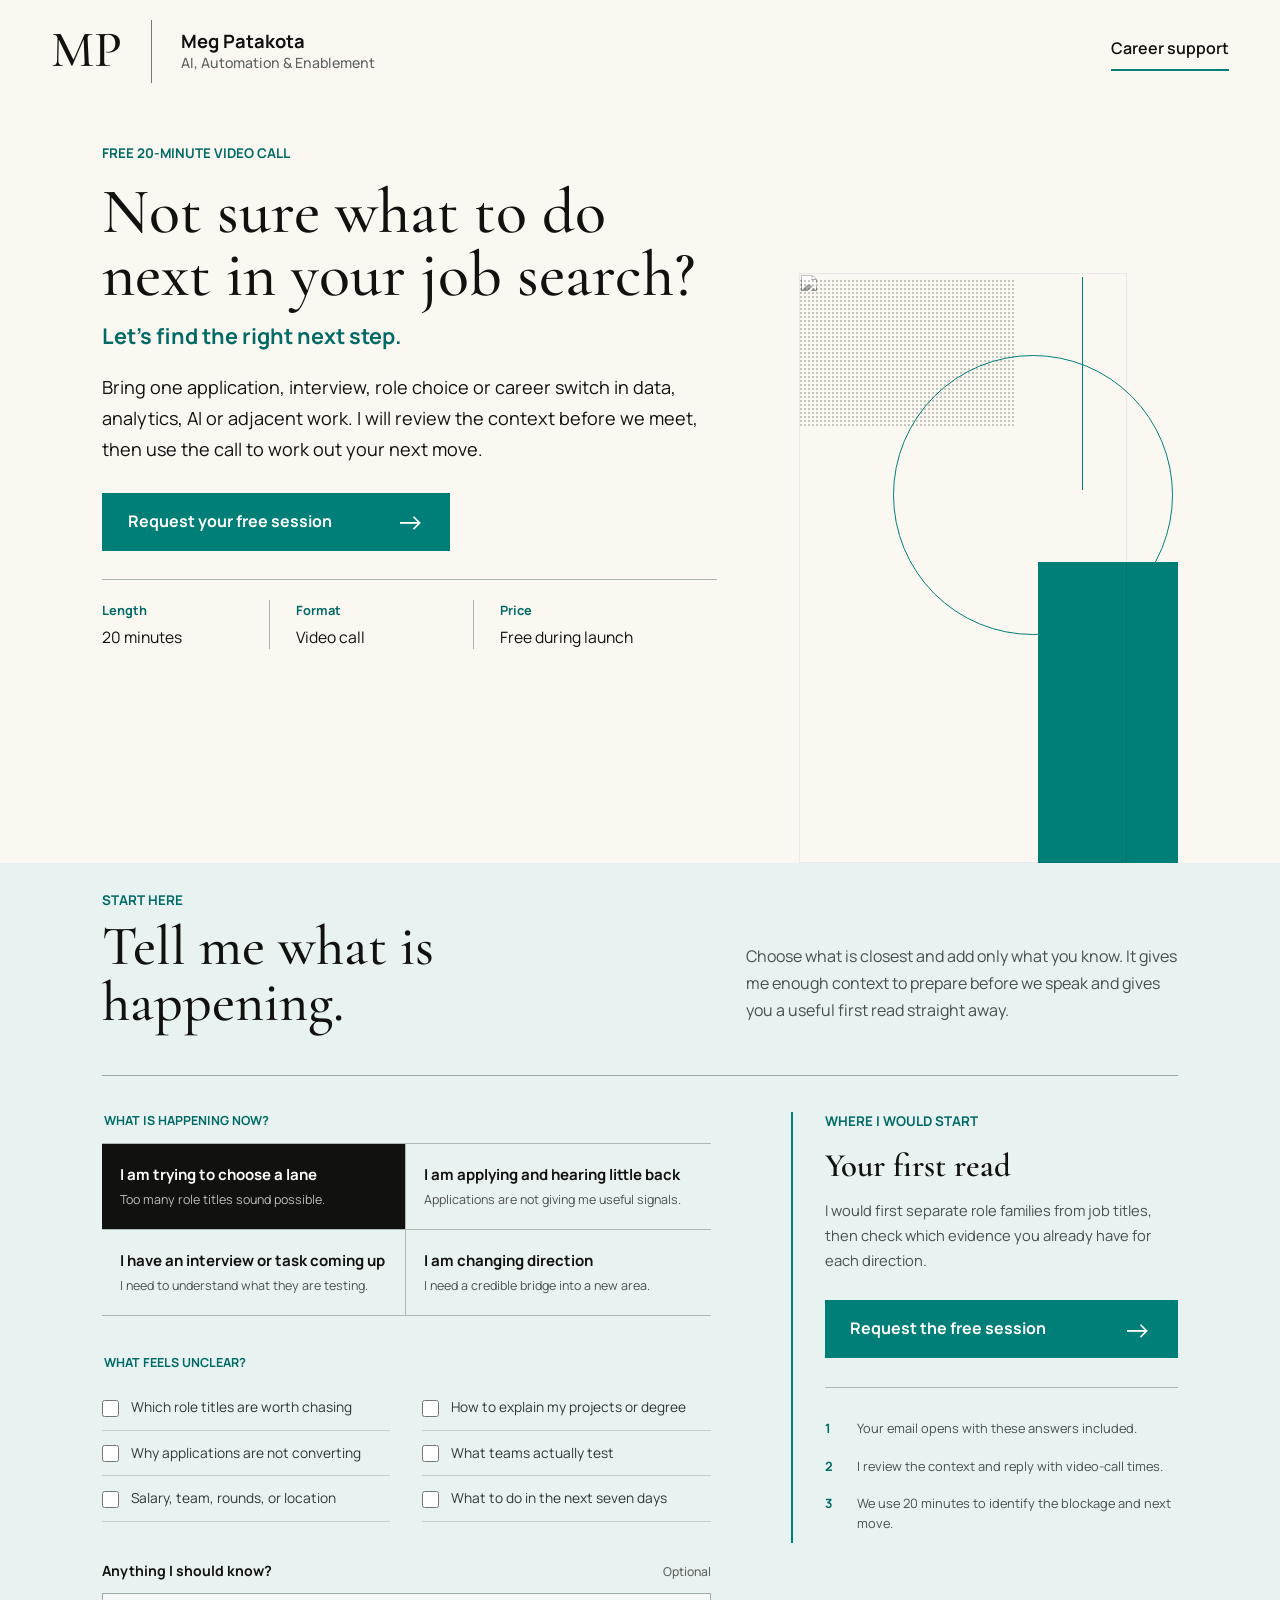
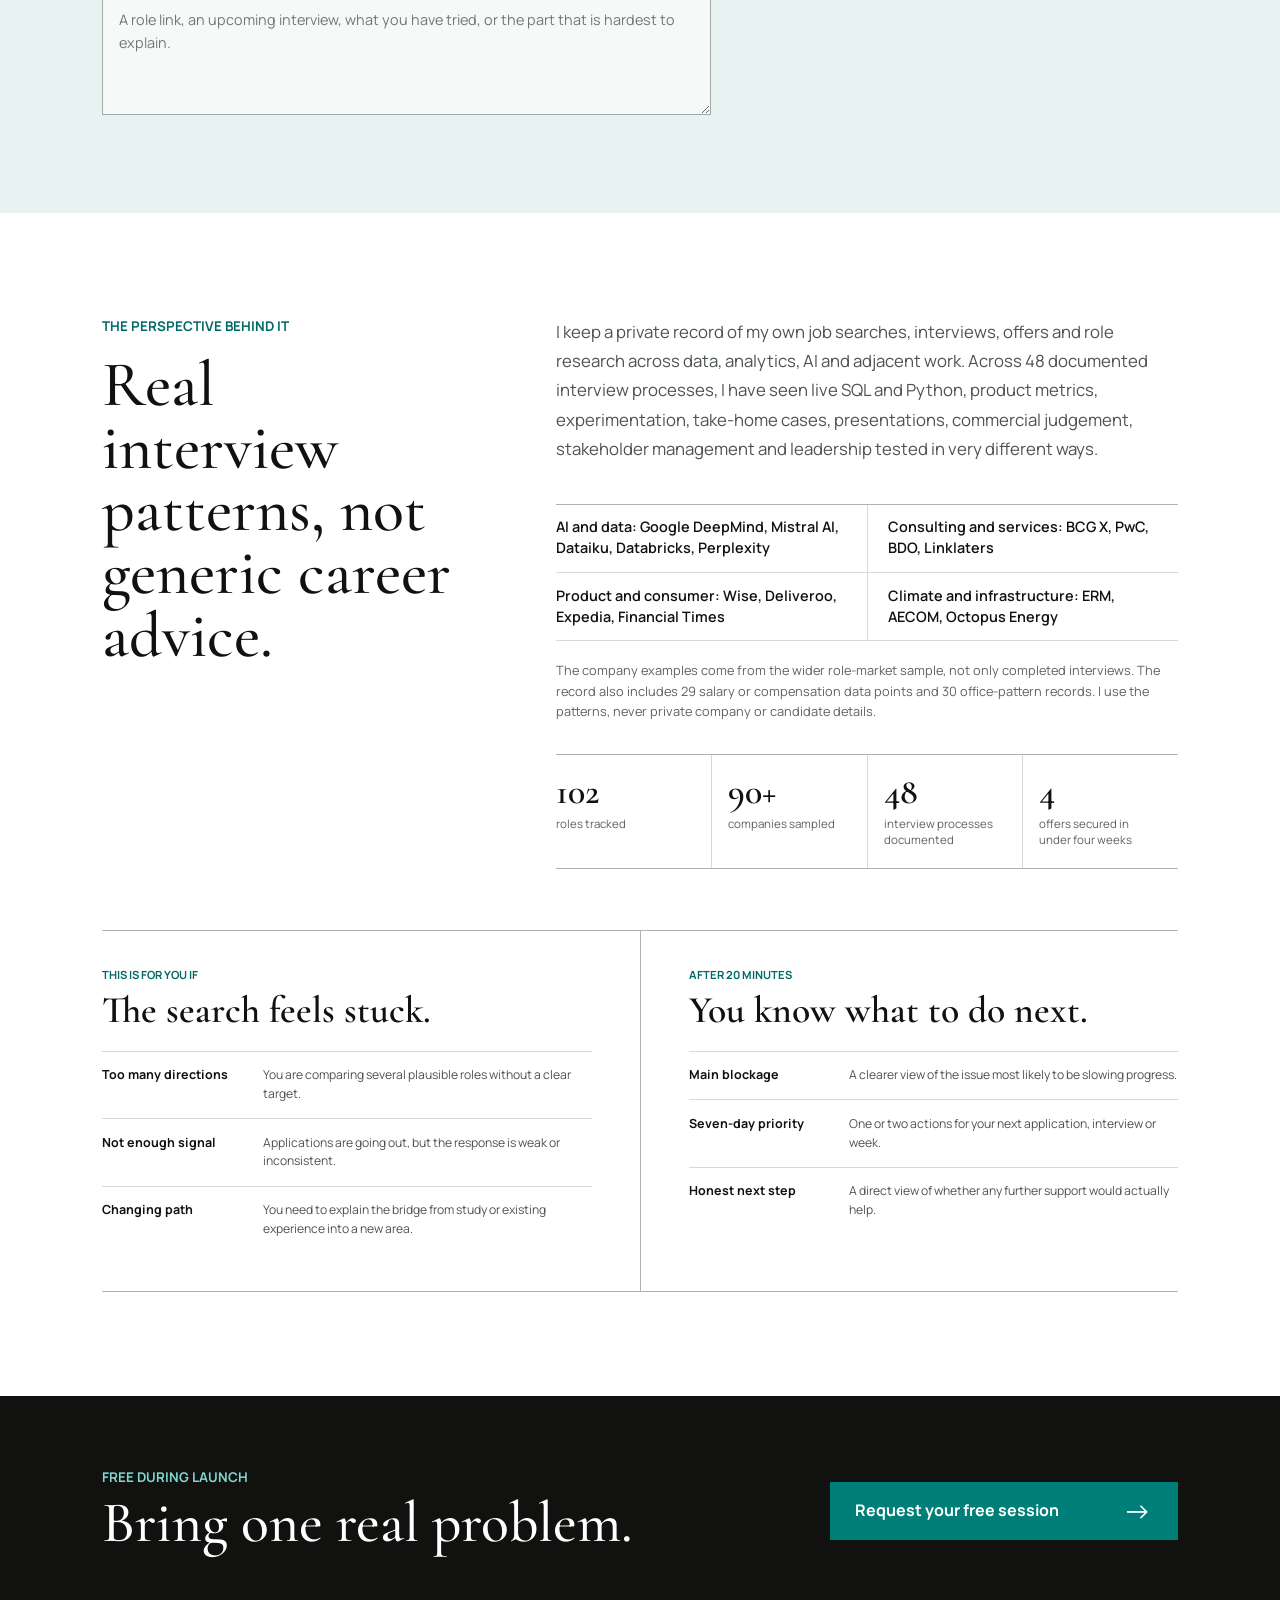
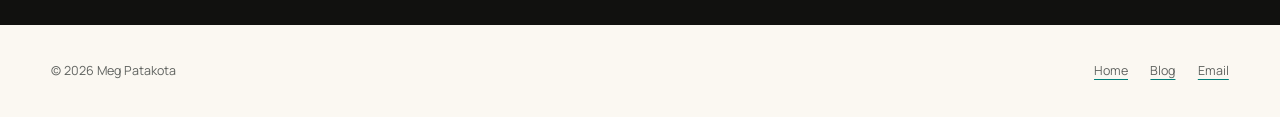
==== career-support.html @ cb05a784 "bug fixes" ====
<!DOCTYPE html>
<html lang="en">

<head>
    <meta charset="UTF-8">
    <meta name="viewport" content="width=device-width, initial-scale=1.0">
    <title>Career Support | Meg Patakota</title>

    <meta name="description" content="A free 20-minute video call for one real data, analytics, or AI job-search problem, grounded in 102 tracked roles and 48 documented interview processes.">
    <meta name="keywords" content="career support, graduate careers, data career advice, AI career guidance, analytics careers, student employability, career clarity, Meghana Patakota">
    <meta name="author" content="Meghana Patakota">
    <link rel="canonical" href="https://megpatakota.co.uk/career-support.html">

    <meta property="og:type" content="website">
    <meta property="og:url" content="https://megpatakota.co.uk/career-support.html">
    <meta property="og:title" content="Free 20-Minute Job-Search Call | Meg Patakota">
    <meta property="og:description" content="Bring one real job-search problem to a free 20-minute video call, grounded in 102 tracked roles and 48 documented interview processes.">
    <meta property="og:image" content="https://megpatakota.co.uk/assets/images/social/career-preview.png">
    <meta property="og:image:secure_url" content="https://megpatakota.co.uk/assets/images/social/career-preview.png">
    <meta property="og:image:type" content="image/png">
    <meta property="og:image:width" content="1200">
    <meta property="og:image:height" content="630">
    <meta property="og:image:alt" content="Free 20-minute video call. Not sure what to do next in your job search? Let's find the right next step.">
    <meta name="twitter:card" content="summary_large_image">
    <meta name="twitter:url" content="https://megpatakota.co.uk/career-support.html">
    <meta name="twitter:title" content="Free 20-Minute Job-Search Call | Meg Patakota">
    <meta name="twitter:description" content="A focused video call for data, analytics, and AI careers, informed by real role and interview-process evidence.">
    <meta name="twitter:image" content="https://megpatakota.co.uk/assets/images/social/career-preview.png">
    <meta name="twitter:image:alt" content="Free 20-minute video call. Not sure what to do next in your job search? Let's find the right next step.">

    <link rel="icon" type="image/svg+xml" href="./assets/images/favicon.svg">
    <link rel="preconnect" href="https://fonts.googleapis.com">
    <link rel="preconnect" href="https://fonts.gstatic.com" crossorigin>
    <link href="https://fonts.googleapis.com/css2?family=Cormorant+Garamond:wght@500;600&amp;family=Manrope:wght@400;500;600;700&amp;display=swap" rel="stylesheet">

    <script async src="https://www.googletagmanager.com/gtag/js?id=G-X7Q8776VVE"></script>
    <script>
        window.dataLayer = window.dataLayer || [];
        function gtag() { dataLayer.push(arguments); }
        gtag('js', new Date());
        gtag('config', 'G-X7Q8776VVE');
    </script>

    <style>
        :root {
            --ink: #11110f;
            --muted: #5f625f;
            --paper: #fbf8f2;
            --white: #ffffff;
            --teal: #007f79;
            --teal-dark: #006a66;
            --mist: #e8f3f1;
            --blue-mist: #eef5f6;
            --line: #aeb4b1;
            --soft-line: #d6d9d5;
        }

        * {
            box-sizing: border-box;
        }

        html {
            scroll-behavior: smooth;
        }

        body {
            margin: 0;
            background: var(--paper);
            color: var(--ink);
            font-family: "Manrope", "Helvetica Neue", Arial, sans-serif;
            font-size: 16px;
            line-height: 1.6;
        }

        a {
            color: inherit;
        }

        button,
        input,
        textarea {
            font: inherit;
        }

        button,
        a {
            -webkit-tap-highlight-color: transparent;
        }

        :focus-visible {
            outline: 3px solid rgba(0, 127, 121, 0.35);
            outline-offset: 4px;
        }

        .site-header {
            min-height: 102px;
            display: flex;
            align-items: center;
            justify-content: space-between;
            gap: 2rem;
            padding: 18px 3.2rem;
            background: var(--paper);
        }

        .brand {
            display: inline-flex;
            align-items: center;
            min-width: 0;
            color: var(--ink);
            text-decoration: none;
        }

        .brand-mark {
            flex: 0 0 auto;
            font-family: "Cormorant Garamond", Georgia, serif;
            font-size: 3.2rem;
            font-weight: 500;
            line-height: 1;
        }

        .brand-divider {
            width: 1px;
            height: 63px;
            margin: 0 1.8rem;
            background: #727b79;
        }

        .brand-copy {
            display: grid;
            line-height: 1.3;
        }

        .brand-name {
            font-size: 1.15rem;
            font-weight: 700;
        }

        .brand-role {
            color: var(--muted);
            font-size: 0.88rem;
            font-weight: 500;
        }

        .section-link {
            flex: 0 0 auto;
            padding: 0.35rem 0 0.45rem;
            border-bottom: 2px solid var(--teal);
            font-size: 1rem;
            font-weight: 600;
            text-decoration: none;
        }

        .hero {
            min-height: calc(100svh - 181px);
            padding: 2.6rem 8vw 0;
            background: var(--paper);
            overflow: hidden;
        }

        .hero-inner {
            width: 100%;
            max-width: 1335px;
            min-height: inherit;
            margin: 0 auto;
            display: grid;
            grid-template-columns: minmax(0, 1.24fr) minmax(350px, 0.76fr);
            align-items: end;
            gap: 5rem;
        }

        .hero-copy {
            align-self: start;
            padding: 0 0 3rem;
        }

        .eyebrow {
            display: block;
            margin: 0 0 1.15rem;
            color: var(--teal-dark);
            font-size: 0.84rem;
            font-weight: 700;
            line-height: 1.4;
            text-transform: uppercase;
        }

        .hero h1,
        .section-title,
        .credibility h2,
        .closing h2 {
            margin: 0;
            font-family: "Cormorant Garamond", Georgia, serif;
            font-weight: 500;
        }

        .hero h1 {
            max-width: 650px;
            font-size: 4rem;
            line-height: 0.98;
        }

        .hero-answer {
            max-width: 620px;
            margin: 0.9rem 0 0;
            color: var(--teal-dark);
            font-size: 1.35rem;
            font-weight: 700;
            line-height: 1.35;
        }

        .hero-intro {
            max-width: 620px;
            margin: 1.4rem 0 1.7rem;
            font-size: 1.13rem;
            line-height: 1.72;
        }

        .primary-action {
            width: min(100%, 348px);
            min-height: 56px;
            display: inline-flex;
            align-items: center;
            justify-content: space-between;
            gap: 1.25rem;
            padding: 0.85rem 1.55rem;
            border: 1px solid var(--teal);
            background: var(--teal);
            color: var(--white);
            font-size: 1rem;
            font-weight: 700;
            text-decoration: none;
            transition: background 160ms ease, border-color 160ms ease;
        }

        .primary-action:hover {
            border-color: var(--teal-dark);
            background: var(--teal-dark);
        }

        .action-arrow {
            flex: 0 0 auto;
            font-size: 1.8rem;
            font-weight: 400;
            line-height: 1;
        }

        .offer-facts {
            max-width: 615px;
            margin: 1.8rem 0 0;
            padding: 1.25rem 0 0;
            border-top: 1px solid var(--line);
            display: grid;
            grid-template-columns: 0.82fr 1fr 1.2fr;
        }

        .offer-facts div {
            min-width: 0;
            padding: 0 1.6rem;
            border-left: 1px solid var(--line);
        }

        .offer-facts div:first-child {
            padding-left: 0;
            border-left: 0;
        }

        .offer-facts dt {
            margin-bottom: 0.35rem;
            color: var(--teal-dark);
            font-size: 0.8rem;
            font-weight: 700;
        }

        .offer-facts dd {
            margin: 0;
            font-size: 0.98rem;
            line-height: 1.45;
        }

        .portrait-stage {
            position: relative;
            width: 100%;
            height: min(590px, calc(100svh - 235px));
            min-height: 480px;
            isolation: isolate;
        }

        .portrait-stage::before {
            content: "";
            position: absolute;
            z-index: 0;
            top: 0.4rem;
            left: 0;
            width: 57%;
            height: 25%;
            background-image: radial-gradient(#94948d 0.8px, transparent 0.8px);
            background-size: 4px 4px;
            opacity: 0.52;
        }

        .portrait-accent {
            position: absolute;
            z-index: 0;
            right: 0;
            bottom: 0;
            width: 37%;
            height: 51%;
            background: var(--teal);
        }

        .portrait-ring {
            position: absolute;
            z-index: 1;
            right: 1.2%;
            top: 14%;
            width: 74%;
            aspect-ratio: 1;
            border: 1px solid var(--teal);
            border-radius: 50%;
        }

        .portrait-line {
            position: absolute;
            z-index: 1;
            top: 0.3rem;
            right: 25%;
            width: 1px;
            height: 36%;
            background: var(--teal);
        }

        .portrait-stage img {
            position: absolute;
            z-index: 2;
            inset: 0 7% 0 0;
            width: 93%;
            height: 100%;
            object-fit: cover;
            object-position: 58% center;
            filter: grayscale(1) contrast(1.38) brightness(1.08);
            mix-blend-mode: multiply;
        }

        .diagnostic {
            padding: 1.8rem 8vw 5.6rem;
            background: var(--mist);
        }

        .section-inner {
            width: 100%;
            max-width: 1335px;
            margin: 0 auto;
        }

        .section-heading {
            display: grid;
            grid-template-columns: minmax(0, 0.85fr) minmax(330px, 0.65fr);
            align-items: end;
            gap: 5rem;
        }

        .section-heading .eyebrow {
            margin-bottom: 0.5rem;
        }

        .section-title {
            font-size: 3.5rem;
            line-height: 1;
        }

        .section-intro {
            max-width: 570px;
            margin: 0 0 0.35rem;
            color: #46504e;
            font-size: 1rem;
            line-height: 1.7;
        }

        .diagnostic-layout {
            margin-top: 2.8rem;
            padding-top: 2.25rem;
            border-top: 1px solid #9daaa7;
            display: grid;
            grid-template-columns: minmax(0, 1.1fr) minmax(330px, 0.7fr);
            gap: 5rem;
        }

        fieldset {
            min-width: 0;
            margin: 0;
            padding: 0;
            border: 0;
        }

        .question-block + .question-block {
            margin-top: 2.4rem;
        }

        .question-label,
        legend {
            display: block;
            width: 100%;
            margin: 0 0 0.8rem;
            color: var(--teal-dark);
            font-size: 0.78rem;
            font-weight: 700;
            line-height: 1.45;
            text-transform: uppercase;
        }

        .stage-options {
            display: grid;
            grid-template-columns: repeat(2, minmax(0, 1fr));
            border-top: 1px solid #aeb9b6;
        }

        .stage-button {
            min-height: 86px;
            padding: 1rem 1.1rem;
            border: 0;
            border-right: 1px solid #aeb9b6;
            border-bottom: 1px solid #aeb9b6;
            background: transparent;
            color: var(--ink);
            cursor: pointer;
            text-align: left;
            transition: background 160ms ease, color 160ms ease;
        }

        .stage-button:nth-child(2n) {
            border-right: 0;
        }

        .stage-button.is-active {
            background: var(--ink);
            color: var(--white);
        }

        .stage-button strong,
        .stage-button span {
            display: block;
        }

        .stage-button strong {
            margin-bottom: 0.2rem;
            font-size: 0.94rem;
        }

        .stage-button span {
            color: inherit;
            font-size: 0.78rem;
            line-height: 1.5;
            opacity: 0.72;
        }

        .signal-options {
            display: grid;
            grid-template-columns: repeat(2, minmax(0, 1fr));
            column-gap: 2rem;
        }

        .signal-option {
            min-width: 0;
            display: flex;
            align-items: flex-start;
            gap: 0.75rem;
            padding: 0.75rem 0;
            border-bottom: 1px solid #c4cdca;
            color: #303735;
            cursor: pointer;
            font-size: 0.86rem;
            line-height: 1.5;
        }

        .signal-option input {
            width: 17px;
            height: 17px;
            flex: 0 0 auto;
            margin: 0.15rem 0 0;
            accent-color: var(--teal);
        }

        .notes-label {
            display: flex;
            align-items: baseline;
            justify-content: space-between;
            gap: 1rem;
            margin-bottom: 0.6rem;
            font-size: 0.88rem;
            font-weight: 700;
        }

        .optional {
            color: var(--muted);
            font-size: 0.76rem;
            font-weight: 500;
        }

        textarea {
            width: 100%;
            min-height: 118px;
            resize: vertical;
            padding: 0.9rem 1rem;
            border: 1px solid #9daaa7;
            border-radius: 0;
            background: rgba(255, 255, 255, 0.56);
            color: var(--ink);
            font-size: 0.9rem;
            line-height: 1.6;
        }

        textarea:focus {
            border-color: var(--teal);
            outline: 0;
            background: var(--white);
        }

        .diagnostic-response {
            align-self: start;
            padding-left: 2rem;
            border-left: 2px solid var(--teal);
        }

        .diagnostic-response h3 {
            margin: 0 0 0.9rem;
            font-family: "Cormorant Garamond", Georgia, serif;
            font-size: 2.05rem;
            font-weight: 600;
            line-height: 1.05;
        }

        .diagnostic-response p {
            margin: 0;
            color: #46504e;
            font-size: 0.92rem;
            line-height: 1.7;
        }

        .diagnostic-response .primary-action {
            width: 100%;
            margin-top: 1.7rem;
        }

        .next-steps {
            margin: 1.8rem 0 0;
            padding: 1.4rem 0 0;
            border-top: 1px solid #aeb9b6;
            list-style: none;
            counter-reset: steps;
        }

        .next-steps li {
            position: relative;
            padding: 0.55rem 0 0.55rem 2rem;
            color: #46504e;
            font-size: 0.8rem;
            line-height: 1.55;
            counter-increment: steps;
        }

        .next-steps li::before {
            content: counter(steps);
            position: absolute;
            left: 0;
            top: 0.55rem;
            color: var(--teal-dark);
            font-weight: 700;
        }

        .credibility {
            padding: 6.5rem 8vw;
            background: var(--white);
        }

        .credibility-grid {
            display: grid;
            grid-template-columns: minmax(290px, 0.72fr) minmax(0, 1.28fr);
            gap: 6.5rem;
        }

        .credibility h2 {
            max-width: 520px;
            font-size: 4rem;
            line-height: 0.98;
        }

        .credibility-copy > p {
            max-width: 735px;
            margin: 0;
            color: #4d5351;
            font-size: 1.05rem;
            line-height: 1.75;
        }

        .context-list {
            margin: 2.5rem 0 0;
            padding: 0;
            display: grid;
            grid-template-columns: repeat(2, minmax(0, 1fr));
            border-top: 1px solid var(--line);
            list-style: none;
        }

        .context-list li {
            min-height: 68px;
            display: flex;
            align-items: center;
            padding: 0.8rem 1.25rem 0.8rem 0;
            border-bottom: 1px solid var(--soft-line);
            font-size: 0.9rem;
            font-weight: 600;
            line-height: 1.45;
        }

        .context-list li:nth-child(2n) {
            padding-left: 1.25rem;
            border-left: 1px solid var(--soft-line);
        }

        .record-note {
            margin-top: 1.2rem !important;
            color: var(--muted) !important;
            font-size: 0.8rem !important;
            line-height: 1.6 !important;
        }

        .record-stats {
            margin: 2rem 0 0;
            display: grid;
            grid-template-columns: repeat(4, minmax(0, 1fr));
            border-top: 1px solid var(--line);
            border-bottom: 1px solid var(--line);
        }

        .record-stats div {
            min-width: 0;
            padding: 1.2rem 1rem;
            border-left: 1px solid var(--soft-line);
        }

        .record-stats div:first-child {
            padding-left: 0;
            border-left: 0;
        }

        .record-stats dt {
            font-family: "Cormorant Garamond", Georgia, serif;
            font-size: 2.25rem;
            font-weight: 600;
            line-height: 1;
        }

        .record-stats dd {
            margin: 0.35rem 0 0;
            color: var(--muted);
            font-size: 0.72rem;
            line-height: 1.45;
        }

        .fit-grid {
            margin-top: 3.8rem;
            display: grid;
            grid-template-columns: repeat(2, minmax(0, 1fr));
            border-top: 1px solid var(--line);
            border-bottom: 1px solid var(--line);
        }

        .fit-column {
            min-width: 0;
            padding: 2.2rem 3rem 2.4rem 0;
        }

        .fit-column + .fit-column {
            padding-right: 0;
            padding-left: 3rem;
            border-left: 1px solid var(--line);
        }

        .fit-label {
            display: block;
            margin-bottom: 0.45rem;
            color: var(--teal-dark);
            font-size: 0.7rem;
            font-weight: 700;
            text-transform: uppercase;
        }

        .fit-grid h3 {
            margin: 0 0 1.25rem;
            font-family: "Cormorant Garamond", Georgia, serif;
            font-size: 2.35rem;
            font-weight: 600;
            line-height: 1.05;
        }

        .clarity-list {
            margin: 0;
            padding: 0;
            list-style: none;
        }

        .clarity-list li {
            display: grid;
            grid-template-columns: minmax(125px, 0.42fr) minmax(0, 1fr);
            gap: 1.4rem;
            padding: 0.9rem 0;
            border-top: 1px solid var(--soft-line);
        }

        .clarity-list strong {
            color: var(--ink);
            font-size: 0.78rem;
            line-height: 1.5;
        }

        .clarity-list span {
            color: #4d5351;
            font-size: 0.76rem;
            line-height: 1.55;
        }

        .closing {
            padding: 4.5rem 8vw;
            background: var(--ink);
            color: var(--white);
        }

        .closing-inner {
            width: 100%;
            max-width: 1335px;
            margin: 0 auto;
            display: flex;
            align-items: center;
            justify-content: space-between;
            gap: 3rem;
        }

        .closing .eyebrow {
            margin-bottom: 0.5rem;
            color: #7ed7d1;
        }

        .closing h2 {
            font-size: 3.6rem;
            line-height: 1;
        }

        .closing .primary-action {
            flex: 0 0 348px;
        }

        .site-footer {
            min-height: 92px;
            display: flex;
            align-items: center;
            justify-content: space-between;
            gap: 2rem;
            padding: 1.5rem 3.2rem;
            background: var(--paper);
            color: var(--muted);
            font-size: 0.78rem;
        }

        .footer-links {
            display: flex;
            align-items: center;
            gap: 1.4rem;
        }

        .footer-links a {
            text-decoration-color: var(--teal);
            text-underline-offset: 0.25rem;
        }

        @media (max-width: 1120px) {
            .hero {
                padding-right: 5vw;
                padding-left: 5vw;
            }

            .hero-inner {
                grid-template-columns: minmax(0, 1fr) minmax(340px, 0.72fr);
                gap: 4rem;
            }

            .hero h1 {
                font-size: 3.7rem;
            }

            .diagnostic,
            .credibility,
            .closing {
                padding-right: 5vw;
                padding-left: 5vw;
            }

            .section-heading,
            .diagnostic-layout {
                gap: 3rem;
            }

            .credibility-grid {
                gap: 4rem;
            }
        }

        @media (min-width: 901px) and (max-height: 820px) {
            .site-header {
                min-height: 88px;
                padding-top: 12px;
                padding-bottom: 12px;
            }

            .brand-mark {
                font-size: 2.8rem;
            }

            .brand-divider {
                height: 52px;
            }

            .hero {
                min-height: calc(100svh - 145px);
                padding-top: 1.7rem;
            }

            .hero h1 {
                font-size: 3.5rem;
            }

            .hero-answer {
                font-size: 1.2rem;
            }

            .hero-intro {
                margin: 1.4rem 0 1.2rem;
                font-size: 1rem;
                line-height: 1.6;
            }

            .portrait-stage {
                height: calc(100svh - 175px);
                min-height: 430px;
            }

            .offer-facts {
                margin-top: 1.2rem;
                padding-top: 0.9rem;
            }
        }

        @media (max-width: 900px) {
            .site-header {
                min-height: 84px;
                padding: 14px 1.5rem;
            }

            .brand-mark {
                font-size: 2.7rem;
            }

            .brand-divider {
                height: 48px;
                margin: 0 1.2rem;
            }

            .brand-name {
                font-size: 1rem;
            }

            .brand-role {
                font-size: 0.76rem;
            }

            .hero {
                min-height: auto;
                padding: 2rem 1.5rem 0;
            }

            .hero-inner {
                display: flex;
                flex-direction: column;
                align-items: stretch;
                gap: 1.8rem;
            }

            .hero-copy {
                padding-bottom: 0;
            }

            .hero h1 {
                max-width: 650px;
                font-size: 3.25rem;
            }

            .hero-answer {
                max-width: 650px;
                font-size: 1.15rem;
            }

            .hero-intro {
                max-width: 650px;
            }

            .portrait-stage {
                width: min(100%, 520px);
                height: 220px;
                min-height: 0;
                margin-left: auto;
            }

            .portrait-stage img {
                inset: 0 5% 0 0;
                width: 95%;
                object-position: 58% 32%;
            }

            .portrait-stage::before {
                width: 43%;
                height: 36%;
            }

            .portrait-accent {
                width: 36%;
                height: 62%;
            }

            .portrait-ring {
                top: -9%;
                right: 4%;
                width: 51%;
            }

            .portrait-line {
                right: 27%;
            }

            .diagnostic {
                padding: 2rem 1.5rem 4.5rem;
            }

            .section-heading,
            .diagnostic-layout,
            .credibility-grid {
                grid-template-columns: 1fr;
            }

            .section-heading,
            .diagnostic-layout {
                gap: 1.6rem;
            }

            .diagnostic-layout {
                margin-top: 2rem;
            }

            .diagnostic-response {
                padding: 2rem 0 0;
                border-top: 2px solid var(--teal);
                border-left: 0;
            }

            .credibility {
                padding: 5rem 1.5rem;
            }

            .credibility-grid {
                gap: 2.4rem;
            }

            .credibility h2 {
                font-size: 3.4rem;
            }

            .closing {
                padding: 3.5rem 1.5rem;
            }

            .closing-inner {
                align-items: flex-start;
                flex-direction: column;
                gap: 2rem;
            }

            .closing .primary-action {
                flex-basis: auto;
            }
        }

        @media (max-width: 600px) {
            .site-header {
                min-height: 74px;
                padding: 11px 1.15rem;
                gap: 1rem;
            }

            .brand-mark {
                font-size: 2.25rem;
            }

            .brand-divider {
                height: 38px;
                margin: 0 0.75rem;
            }

            .brand-name {
                font-size: 0.82rem;
            }

            .brand-role {
                max-width: 155px;
                overflow: hidden;
                font-size: 0.66rem;
                text-overflow: ellipsis;
                white-space: nowrap;
            }

            .section-link {
                padding-bottom: 0.25rem;
                font-size: 0.74rem;
            }

            .hero {
                padding: 1.5rem 1.15rem 0;
            }

            .eyebrow {
                margin-bottom: 0.75rem;
                font-size: 0.68rem;
            }

            .hero h1 {
                font-size: 2.15rem;
                line-height: 1;
            }

            .hero-answer {
                margin-top: 0.65rem;
                font-size: 1rem;
            }

            .hero-intro {
                margin: 0.9rem 0 1.15rem;
                font-size: 0.88rem;
                line-height: 1.62;
            }

            .primary-action {
                width: 100%;
                min-height: 52px;
                padding: 0.75rem 1.1rem;
                font-size: 0.85rem;
            }

            .offer-facts {
                margin-top: 1.1rem;
                padding-top: 0.9rem;
                grid-template-columns: repeat(2, minmax(0, 1fr));
                row-gap: 0.8rem;
            }

            .offer-facts div {
                padding: 0 0.65rem;
            }

            .offer-facts div:nth-child(3) {
                grid-column: 1 / -1;
                padding: 0.8rem 0 0;
                border-top: 1px solid var(--soft-line);
                border-left: 0;
            }

            .offer-facts dt {
                font-size: 0.68rem;
            }

            .offer-facts dd {
                font-size: 0.78rem;
                line-height: 1.35;
            }

            .hero-inner {
                gap: 1.2rem;
            }

            .portrait-stage {
                height: 140px;
            }

            .portrait-stage img {
                object-position: 58% 29%;
            }

            .portrait-ring {
                top: -14%;
                width: 56%;
            }

            .diagnostic {
                padding: 1.65rem 1.15rem 3.8rem;
            }

            .section-title {
                font-size: 2.65rem;
            }

            .section-intro {
                font-size: 0.84rem;
                line-height: 1.6;
            }

            .diagnostic-layout {
                padding-top: 1.5rem;
            }

            .stage-options,
            .signal-options {
                grid-template-columns: 1fr;
            }

            .stage-button {
                min-height: 72px;
                border-right: 0;
            }

            .question-block + .question-block {
                margin-top: 1.9rem;
            }

            .diagnostic-response h3 {
                font-size: 1.8rem;
            }

            .credibility {
                padding: 4rem 1.15rem;
            }

            .credibility h2 {
                font-size: 2.8rem;
            }

            .credibility-copy > p {
                font-size: 0.9rem;
                line-height: 1.7;
            }

            .context-list {
                grid-template-columns: 1fr;
                margin-top: 1.8rem;
            }

            .context-list li,
            .context-list li:nth-child(2n) {
                min-height: 0;
                padding: 0.85rem 0;
                border-left: 0;
            }

            .record-stats {
                grid-template-columns: repeat(2, minmax(0, 1fr));
            }

            .record-stats div {
                border-bottom: 1px solid var(--soft-line);
            }

            .record-stats div:nth-child(3) {
                padding-left: 0;
                border-left: 0;
                border-bottom: 0;
            }

            .record-stats div:nth-child(4) {
                border-bottom: 0;
            }

            .fit-grid {
                margin-top: 3rem;
                grid-template-columns: 1fr;
            }

            .fit-column {
                padding: 1.7rem 0 1.9rem;
            }

            .fit-column + .fit-column {
                padding: 1.9rem 0;
                border-top: 1px solid var(--line);
                border-left: 0;
            }

            .fit-grid h3 {
                font-size: 2rem;
            }

            .clarity-list li {
                grid-template-columns: minmax(110px, 0.36fr) minmax(0, 1fr);
                gap: 1rem;
            }

            .clarity-list strong,
            .clarity-list span {
                font-size: 0.75rem;
            }

            .closing {
                padding: 3rem 1.15rem;
            }

            .closing h2 {
                font-size: 2.7rem;
            }

            .site-footer {
                min-height: 0;
                align-items: flex-start;
                flex-direction: column;
                gap: 0.8rem;
                padding: 1.4rem 1.15rem;
            }
        }

        @media (max-width: 350px) {
            .brand-copy {
                display: none;
            }

            .brand-divider {
                display: none;
            }

            .hero h1 {
                font-size: 2.05rem;
            }

            .offer-facts {
                grid-template-columns: 1fr;
                row-gap: 0;
            }

            .offer-facts div,
            .offer-facts div:nth-child(3) {
                grid-column: 1;
                padding: 0.65rem 0;
                border-top: 1px solid var(--soft-line);
                border-left: 0;
            }

            .offer-facts div:first-child {
                padding-top: 0;
                border-top: 0;
            }
        }

        @media (prefers-reduced-motion: reduce) {
            html {
                scroll-behavior: auto;
            }

            * {
                transition-duration: 0.01ms !important;
            }
        }
    </style>
</head>

<body>
    <header class="site-header">
        <a class="brand" href="./index.html" aria-label="Meg Patakota, home">
            <span class="brand-mark" aria-hidden="true">MP</span>
            <span class="brand-divider" aria-hidden="true"></span>
            <span class="brand-copy">
                <span class="brand-name">Meg Patakota</span>
                <span class="brand-role">AI, Automation &amp; Enablement</span>
            </span>
        </a>
        <a class="section-link" href="#starting-brief" aria-current="page">Career support</a>
    </header>

    <main>
        <section class="hero" aria-labelledby="career-title">
            <div class="hero-inner">
                <div class="hero-copy">
                    <span class="eyebrow">Free 20-minute video call</span>
                    <h1 id="career-title">Not sure what to do next in your job search?</h1>
                    <p class="hero-answer">Let&rsquo;s find the right next step.</p>
                    <p class="hero-intro">
                        Bring one application, interview, role choice or career switch in data, analytics, AI or
                        adjacent work. I will review the context before we meet, then use the call to work out your next
                        move.
                    </p>
                    <a class="primary-action" href="#starting-brief">
                        <span>Request your free session</span>
                        <span class="action-arrow" aria-hidden="true">&rarr;</span>
                    </a>

                    <dl class="offer-facts" aria-label="Session details">
                        <div>
                            <dt>Length</dt>
                            <dd>20 minutes</dd>
                        </div>
                        <div>
                            <dt>Format</dt>
                            <dd>Video call</dd>
                        </div>
                        <div>
                            <dt>Price</dt>
                            <dd>Free during launch</dd>
                        </div>
                    </dl>
                </div>

                <div class="portrait-stage" aria-hidden="true">
                    <span class="portrait-accent"></span>
                    <span class="portrait-ring"></span>
                    <span class="portrait-line"></span>
                    <img src="./assets/images/logos/profile.jpeg" alt="" width="1086" height="724">
                </div>
            </div>
        </section>

        <section id="starting-brief" class="diagnostic" aria-labelledby="brief-title">
            <div class="section-inner">
                <div class="section-heading">
                    <div>
                        <span class="eyebrow">Start here</span>
                        <h2 id="brief-title" class="section-title">Tell me what is happening.</h2>
                    </div>
                    <p class="section-intro">
                        Choose what is closest and add only what you know. It gives me enough context to prepare before
                        we speak and gives you a useful first read straight away.
                    </p>
                </div>

                <div class="diagnostic-layout">
                    <div>
                        <fieldset class="question-block">
                            <legend>What is happening now?</legend>
                            <div class="stage-options">
                                <button class="stage-button is-active" type="button" data-stage="Trying to choose a lane" aria-pressed="true">
                                    <strong>I am trying to choose a lane</strong>
                                    <span>Too many role titles sound possible.</span>
                                </button>
                                <button class="stage-button" type="button" data-stage="Applying and hearing little back" aria-pressed="false">
                                    <strong>I am applying and hearing little back</strong>
                                    <span>Applications are not giving me useful signals.</span>
                                </button>
                                <button class="stage-button" type="button" data-stage="Preparing for an interview or task" aria-pressed="false">
                                    <strong>I have an interview or task coming up</strong>
                                    <span>I need to understand what they are testing.</span>
                                </button>
                                <button class="stage-button" type="button" data-stage="Changing direction" aria-pressed="false">
                                    <strong>I am changing direction</strong>
                                    <span>I need a credible bridge into a new area.</span>
                                </button>
                            </div>
                        </fieldset>

                        <fieldset class="question-block">
                            <legend>What feels unclear?</legend>
                            <div id="worry-options" class="signal-options">
                                <label class="signal-option"><input type="checkbox" value="which role titles are worth chasing"><span>Which role titles are worth chasing</span></label>
                                <label class="signal-option"><input type="checkbox" value="how to explain my projects, degree, or experience"><span>How to explain my projects or degree</span></label>
                                <label class="signal-option"><input type="checkbox" value="why applications are not converting"><span>Why applications are not converting</span></label>
                                <label class="signal-option"><input type="checkbox" value="what AI, data, or analytics teams actually test"><span>What teams actually test</span></label>
                                <label class="signal-option"><input type="checkbox" value="how to read salary, team, location, or interview-round expectations"><span>Salary, team, rounds, or location</span></label>
                                <label class="signal-option"><input type="checkbox" value="what to do in the next seven days"><span>What to do in the next seven days</span></label>
                            </div>
                        </fieldset>

                        <div class="question-block">
                            <label class="notes-label" for="context-notes">
                                <span>Anything I should know?</span>
                                <span class="optional">Optional</span>
                            </label>
                            <textarea id="context-notes" rows="4" placeholder="A role link, an upcoming interview, what you have tried, or the part that is hardest to explain."></textarea>
                        </div>
                    </div>

                    <aside class="diagnostic-response" aria-live="polite">
                        <span class="eyebrow">Where I would start</span>
                        <h3>Your first read</h3>
                        <p id="read-preview">
                            I would first separate role families from job titles, then check which evidence you already
                            have for each direction.
                        </p>
                        <a id="brief-mailto" class="primary-action" href="mailto:megpatakota@icloud.com?subject=Free%2020-minute%20career%20session%20request">
                            <span>Request the free session</span>
                            <span class="action-arrow" aria-hidden="true">&rarr;</span>
                        </a>
                        <ol class="next-steps" aria-label="What happens next">
                            <li>Your email opens with these answers included.</li>
                            <li>I review the context and reply with video-call times.</li>
                            <li>We use 20 minutes to identify the blockage and next move.</li>
                        </ol>
                    </aside>
                </div>
            </div>
        </section>

        <section class="credibility" aria-labelledby="credibility-title">
            <div class="section-inner">
                <div class="credibility-grid">
                    <div>
                        <span class="eyebrow">The perspective behind it</span>
                        <h2 id="credibility-title">Real interview patterns, not generic career advice.</h2>
                    </div>
                    <div class="credibility-copy">
                        <p>
                            I keep a private record of my own job searches, interviews, offers and role research across
                            data, analytics, AI and adjacent work. Across 48 documented interview processes, I have seen
                            live SQL and Python, product metrics, experimentation, take-home cases, presentations,
                            commercial judgement, stakeholder management and leadership tested in very different ways.
                        </p>

                        <ul class="context-list" aria-label="Examples from the role-market sample">
                            <li>AI and data: Google DeepMind, Mistral AI, Dataiku, Databricks, Perplexity</li>
                            <li>Consulting and services: BCG X, PwC, BDO, Linklaters</li>
                            <li>Product and consumer: Wise, Deliveroo, Expedia, Financial Times</li>
                            <li>Climate and infrastructure: ERM, AECOM, Octopus Energy</li>
                        </ul>
                        <p class="record-note">
                            The company examples come from the wider role-market sample, not only completed interviews.
                            The record also includes 29 salary or compensation data points and 30 office-pattern
                            records. I use the patterns, never private company or candidate details.
                        </p>

                        <dl class="record-stats" aria-label="Private career research record">
                            <div>
                                <dt>102</dt>
                                <dd>roles tracked</dd>
                            </div>
                            <div>
                                <dt>90+</dt>
                                <dd>companies sampled</dd>
                            </div>
                            <div>
                                <dt>48</dt>
                                <dd>interview processes documented</dd>
                            </div>
                            <div>
                                <dt>4</dt>
                                <dd>offers secured in under four weeks</dd>
                            </div>
                        </dl>
                    </div>
                </div>

                <div class="fit-grid">
                    <div class="fit-column">
                        <span class="fit-label">This is for you if</span>
                        <h3>The search feels stuck.</h3>
                        <ul class="clarity-list">
                            <li>
                                <strong>Too many directions</strong>
                                <span>You are comparing several plausible roles without a clear target.</span>
                            </li>
                            <li>
                                <strong>Not enough signal</strong>
                                <span>Applications are going out, but the response is weak or inconsistent.</span>
                            </li>
                            <li>
                                <strong>Changing path</strong>
                                <span>You need to explain the bridge from study or existing experience into a new area.</span>
                            </li>
                        </ul>
                    </div>
                    <div class="fit-column">
                        <span class="fit-label">After 20 minutes</span>
                        <h3>You know what to do next.</h3>
                        <ul class="clarity-list">
                            <li>
                                <strong>Main blockage</strong>
                                <span>A clearer view of the issue most likely to be slowing progress.</span>
                            </li>
                            <li>
                                <strong>Seven-day priority</strong>
                                <span>One or two actions for your next application, interview or week.</span>
                            </li>
                            <li>
                                <strong>Honest next step</strong>
                                <span>A direct view of whether any further support would actually help.</span>
                            </li>
                        </ul>
                    </div>
                </div>
            </div>
        </section>

        <section class="closing" aria-labelledby="closing-title">
            <div class="closing-inner">
                <div>
                    <span class="eyebrow">Free during launch</span>
                    <h2 id="closing-title">Bring one real problem.</h2>
                </div>
                <a class="primary-action" href="#starting-brief">
                    <span>Request your free session</span>
                    <span class="action-arrow" aria-hidden="true">&rarr;</span>
                </a>
            </div>
        </section>
    </main>

    <footer class="site-footer">
        <span>&copy; <span id="current-year"></span> Meg Patakota</span>
        <nav class="footer-links" aria-label="Footer">
            <a href="./index.html">Home</a>
            <a href="./main_articles.html">Blog</a>
            <a href="mailto:megpatakota@icloud.com">Email</a>
        </nav>
    </footer>

    <script>
        (function () {
            const stageButtons = document.querySelectorAll('[data-stage]');
            const worryInputs = document.querySelectorAll('#worry-options input');
            const contextInput = document.getElementById('context-notes');
            const readPreview = document.getElementById('read-preview');
            const mailto = document.getElementById('brief-mailto');
            const year = document.getElementById('current-year');
            let selectedStage = 'Trying to choose a lane';

            const firstReads = {
                'Trying to choose a lane': 'I would first separate role families from job titles, then check which evidence you already have for each direction.',
                'Applying and hearing little back': 'I would look for whether the problem is targeting, seniority, evidence, phrasing, or whether your strongest proof is hidden too low.',
                'Preparing for an interview or task': 'I would identify what the process is testing: technical depth, commercial judgement, communication, product sense, speed, or ownership.',
                'Changing direction': 'I would look for bridge evidence: the parts of your previous work that already sound useful to the new role, even if the title does not match yet.'
            };

            const focusReads = {
                'which role titles are worth chasing': 'I would compare the work behind the titles instead of relying on how similar the titles sound.',
                'how to explain my projects, degree, or experience': 'We would identify the strongest evidence you already have and make its relevance easier to see.',
                'why applications are not converting': 'I would locate where the application funnel is breaking before changing everything at once.',
                'what AI, data, or analytics teams actually test': 'We would translate each interview stage into the capability it is most likely testing.',
                'how to read salary, team, location, or interview-round expectations': 'I would separate genuine constraints from details that can be clarified later.',
                'what to do in the next seven days': 'We would finish with a short order of work, including what to stop spending time on.'
            };

            function getCheckedWorries() {
                return Array.from(worryInputs)
                    .filter((input) => input.checked)
                    .map((input) => input.value);
            }

            function sentenceList(items) {
                if (!items.length) return '';
                if (items.length === 1) return items[0];
                return `${items.slice(0, -1).join(', ')} and ${items[items.length - 1]}`;
            }

            function updateBrief() {
                const worries = getCheckedWorries();
                const context = contextInput.value.trim();
                const lines = [
                    'I would like to request a free 20-minute video job-search call.',
                    `Current situation: ${selectedStage}.`,
                    worries.length ? `What feels unclear: ${sentenceList(worries)}.` : 'I want help turning the messy picture into a clearer next step.',
                    context ? `Useful context: ${context}` : ''
                ].filter(Boolean);

                const focus = worries.slice(0, 2).map((worry) => focusReads[worry]);
                readPreview.textContent = [firstReads[selectedStage], ...focus].join(' ');
                mailto.href = `mailto:megpatakota@icloud.com?subject=${encodeURIComponent('Free 20-minute career session request')}&body=${encodeURIComponent(lines.join('\n\n'))}`;
            }

            stageButtons.forEach((button) => {
                button.addEventListener('click', function () {
                    selectedStage = this.dataset.stage;
                    stageButtons.forEach((item) => {
                        item.classList.remove('is-active');
                        item.setAttribute('aria-pressed', 'false');
                    });
                    this.classList.add('is-active');
                    this.setAttribute('aria-pressed', 'true');
                    updateBrief();
                });
            });

            worryInputs.forEach((input) => input.addEventListener('change', updateBrief));
            contextInput.addEventListener('input', updateBrief);
            year.textContent = new Date().getFullYear();
            updateBrief();
        })();
    </script>
</body>

</html>
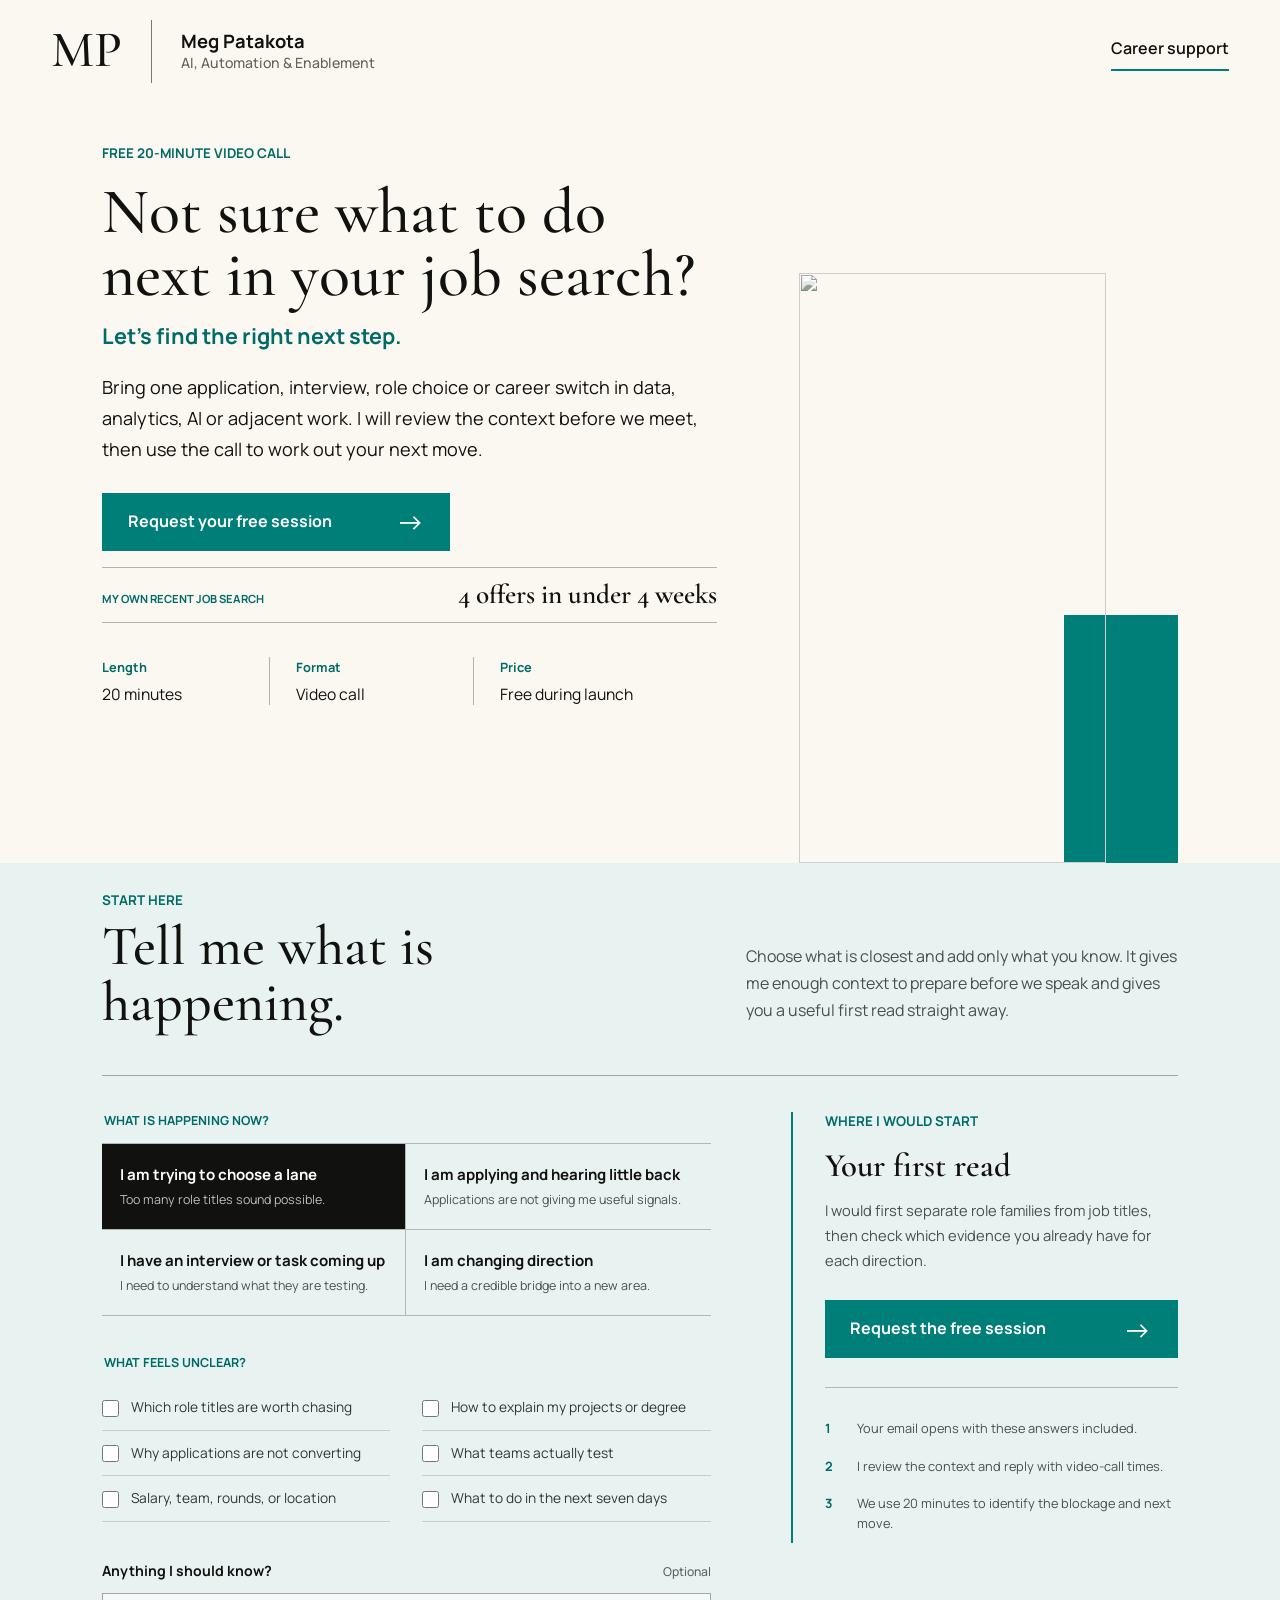
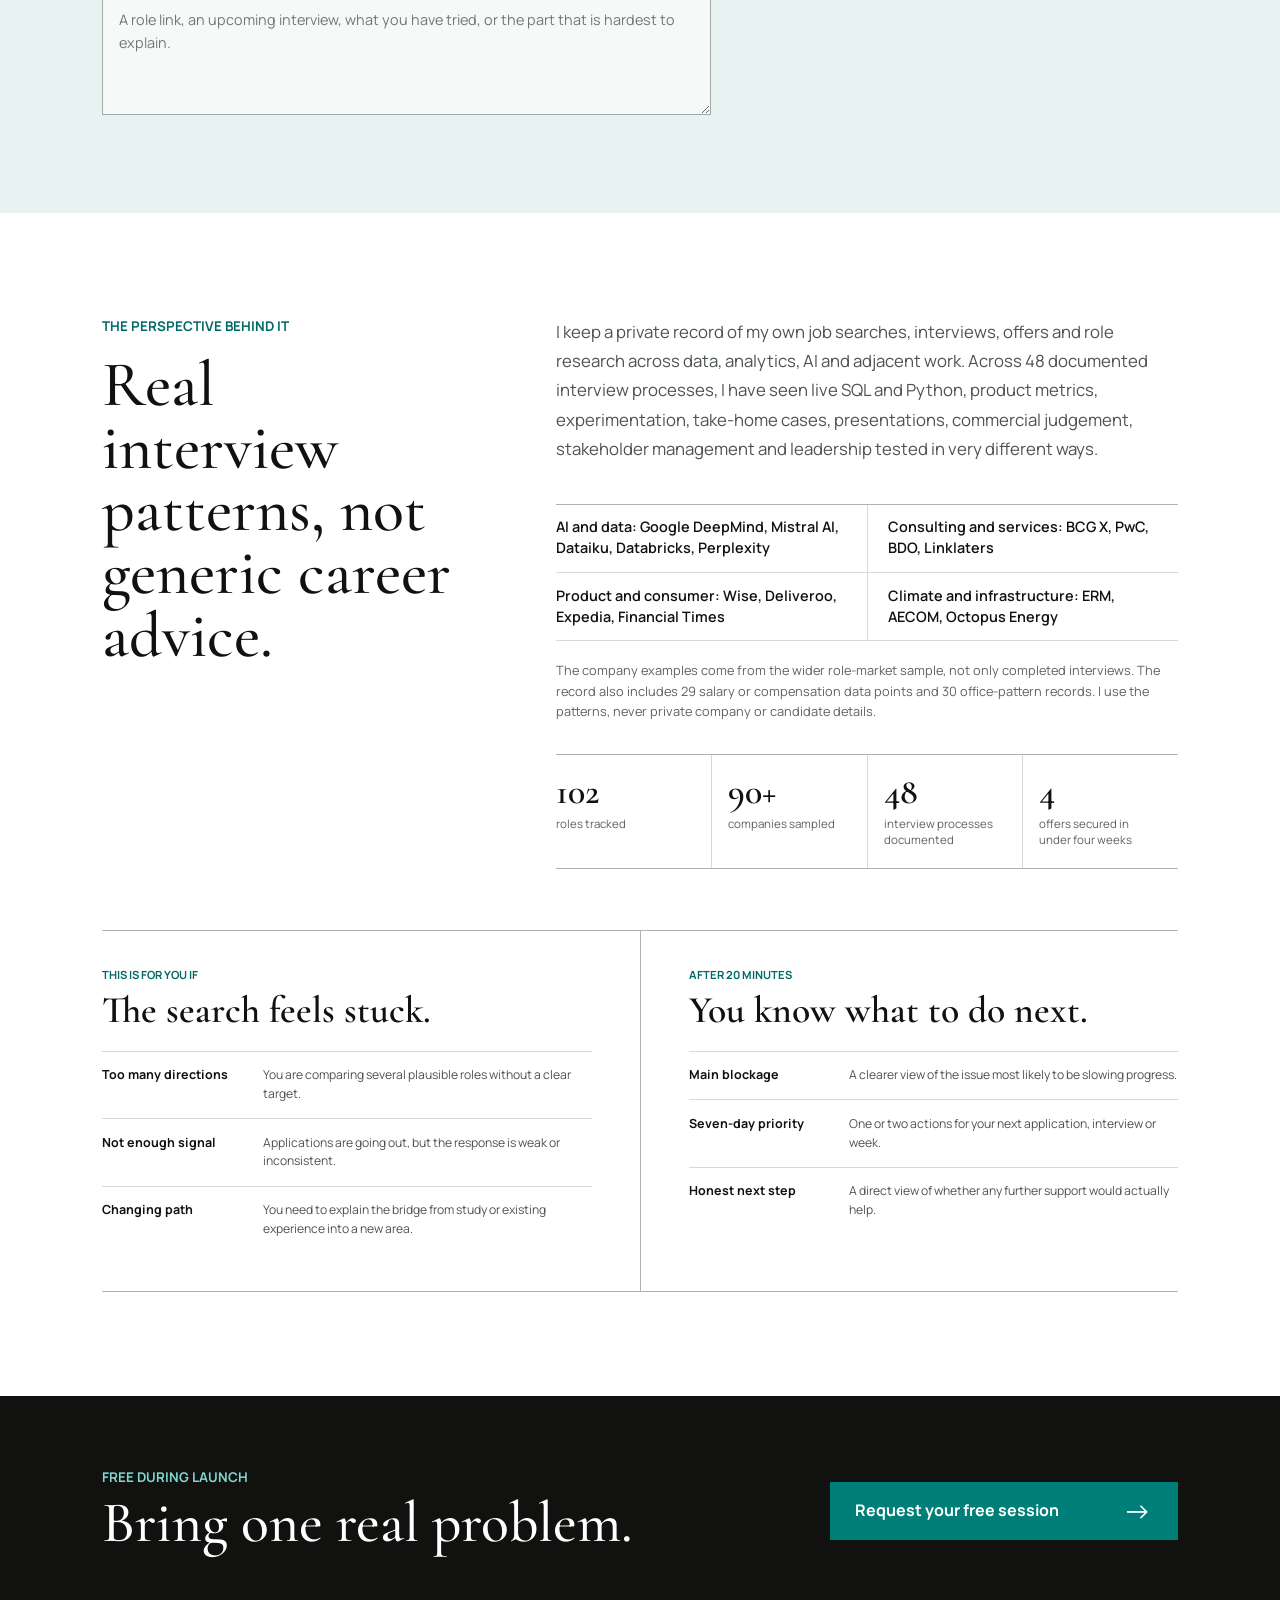
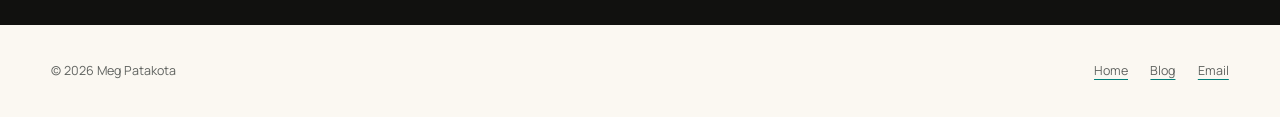
==== commit a61919d3: "bug fixes" ====
--- a/career-support.html
+++ b/career-support.html
@@ -236,6 +236,34 @@
             background: var(--teal-dark);
         }
 
+        .hero-proof {
+            max-width: 615px;
+            margin: 1rem 0 0;
+            padding: 0.85rem 0;
+            border-top: 1px solid var(--line);
+            border-bottom: 1px solid var(--line);
+            display: flex;
+            align-items: baseline;
+            justify-content: space-between;
+            gap: 1.25rem;
+        }
+
+        .hero-proof span {
+            color: var(--teal-dark);
+            font-size: 0.7rem;
+            font-weight: 700;
+            line-height: 1.4;
+            text-transform: uppercase;
+        }
+
+        .hero-proof strong {
+            font-family: "Cormorant Garamond", Georgia, serif;
+            font-size: 1.7rem;
+            font-weight: 600;
+            line-height: 1;
+            white-space: nowrap;
+        }
+
         .action-arrow {
             flex: 0 0 auto;
             font-size: 1.8rem;
@@ -245,9 +273,8 @@
 
         .offer-facts {
             max-width: 615px;
-            margin: 1.8rem 0 0;
+            margin: 0.85rem 0 0;
             padding: 1.25rem 0 0;
-            border-top: 1px solid var(--line);
             display: grid;
             grid-template-columns: 0.82fr 1fr 1.2fr;
         }
@@ -286,15 +313,7 @@
 
         .portrait-stage::before {
             content: "";
-            position: absolute;
-            z-index: 0;
-            top: 0.4rem;
-            left: 0;
-            width: 57%;
-            height: 25%;
-            background-image: radial-gradient(#94948d 0.8px, transparent 0.8px);
-            background-size: 4px 4px;
-            opacity: 0.52;
+            display: none;
         }
 
         .portrait-accent {
@@ -302,42 +321,25 @@
             z-index: 0;
             right: 0;
             bottom: 0;
-            width: 37%;
-            height: 51%;
+            width: 30%;
+            height: 42%;
             background: var(--teal);
         }
 
-        .portrait-ring {
-            position: absolute;
-            z-index: 1;
-            right: 1.2%;
-            top: 14%;
-            width: 74%;
-            aspect-ratio: 1;
-            border: 1px solid var(--teal);
-            border-radius: 50%;
-        }
-
+        .portrait-ring,
         .portrait-line {
-            position: absolute;
-            z-index: 1;
-            top: 0.3rem;
-            right: 25%;
-            width: 1px;
-            height: 36%;
-            background: var(--teal);
+            display: none;
         }
 
         .portrait-stage img {
             position: absolute;
             z-index: 2;
-            inset: 0 7% 0 0;
-            width: 93%;
+            inset: 0 10% 0 0;
+            width: 90%;
             height: 100%;
             object-fit: cover;
             object-position: 58% center;
-            filter: grayscale(1) contrast(1.38) brightness(1.08);
-            mix-blend-mode: multiply;
+            filter: grayscale(0.88) contrast(1.12) brightness(1.03);
         }
 
         .diagnostic {
@@ -909,8 +911,8 @@
             }
 
             .portrait-stage img {
-                inset: 0 5% 0 0;
-                width: 95%;
+                inset: 0 10% 0 0;
+                width: 90%;
                 object-position: 58% 32%;
             }
 
@@ -920,8 +922,8 @@
             }
 
             .portrait-accent {
-                width: 36%;
-                height: 62%;
+                width: 30%;
+                height: 42%;
             }
 
             .portrait-ring {
@@ -1051,6 +1053,18 @@
                 font-size: 0.85rem;
             }
 
+            .hero-proof {
+                align-items: flex-start;
+                flex-direction: column;
+                gap: 0.3rem;
+                padding: 0.75rem 0;
+            }
+
+            .hero-proof strong {
+                font-size: 1.5rem;
+                white-space: normal;
+            }
+
             .offer-facts {
                 margin-top: 1.1rem;
                 padding-top: 0.9rem;
@@ -1261,6 +1275,8 @@
             }
         }
     </style>
+    <link rel="stylesheet" href="./assets/css/profile-portrait.css">
+    <script src="./assets/js/site-polish.js" defer></script>
 </head>
 
 <body>
@@ -1292,6 +1308,11 @@
                         <span>Request your free session</span>
                         <span class="action-arrow" aria-hidden="true">&rarr;</span>
                     </a>
+
+                    <div class="hero-proof" aria-label="Recent personal job-search result">
+                        <span>My own recent job search</span>
+                        <strong>4 offers in under 4 weeks</strong>
+                    </div>
 
                     <dl class="offer-facts" aria-label="Session details">
                         <div>
--- a/assets/css/profile-portrait.css
+++ b/assets/css/profile-portrait.css
@@ -0,0 +1,81 @@
+/*
+ * Shared profile portrait treatment.
+ * Keep page-specific layout outside this file; visual and responsive portrait
+ * changes made here apply everywhere the portrait-stage component is used.
+ */
+
+.portrait-stage {
+    position: relative;
+    width: 100%;
+    height: min(590px, calc(100svh - 235px));
+    min-height: 480px;
+    isolation: isolate;
+}
+
+.portrait-stage::before {
+    content: "";
+    display: none;
+}
+
+.portrait-accent {
+    position: absolute;
+    z-index: 0;
+    right: 0;
+    bottom: 0;
+    width: 30%;
+    height: 42%;
+    background: var(--teal);
+}
+
+.portrait-ring,
+.portrait-line {
+    display: none;
+}
+
+.portrait-stage img {
+    position: absolute;
+    z-index: 2;
+    inset: 0 10% 0 0;
+    width: 90%;
+    height: 100%;
+    object-fit: cover;
+    object-position: 58% center;
+    filter: grayscale(0.88) contrast(1.12) brightness(1.03);
+}
+
+@media (min-width: 901px) and (max-height: 820px) {
+    .portrait-stage {
+        height: calc(100svh - 175px);
+        min-height: 430px;
+    }
+}
+
+@media (max-width: 900px) {
+    .portrait-stage {
+        width: min(100%, 520px);
+        height: 220px;
+        min-height: 0;
+        margin-left: auto;
+    }
+
+    .portrait-stage img {
+        inset: 0 10% 0 0;
+        width: 90%;
+        object-position: 58% 32%;
+    }
+
+    .portrait-accent {
+        width: 30%;
+        height: 42%;
+    }
+}
+
+@media (max-width: 600px) {
+    .portrait-stage {
+        height: 140px;
+    }
+
+    .portrait-stage img {
+        object-position: 58% 29%;
+    }
+}
